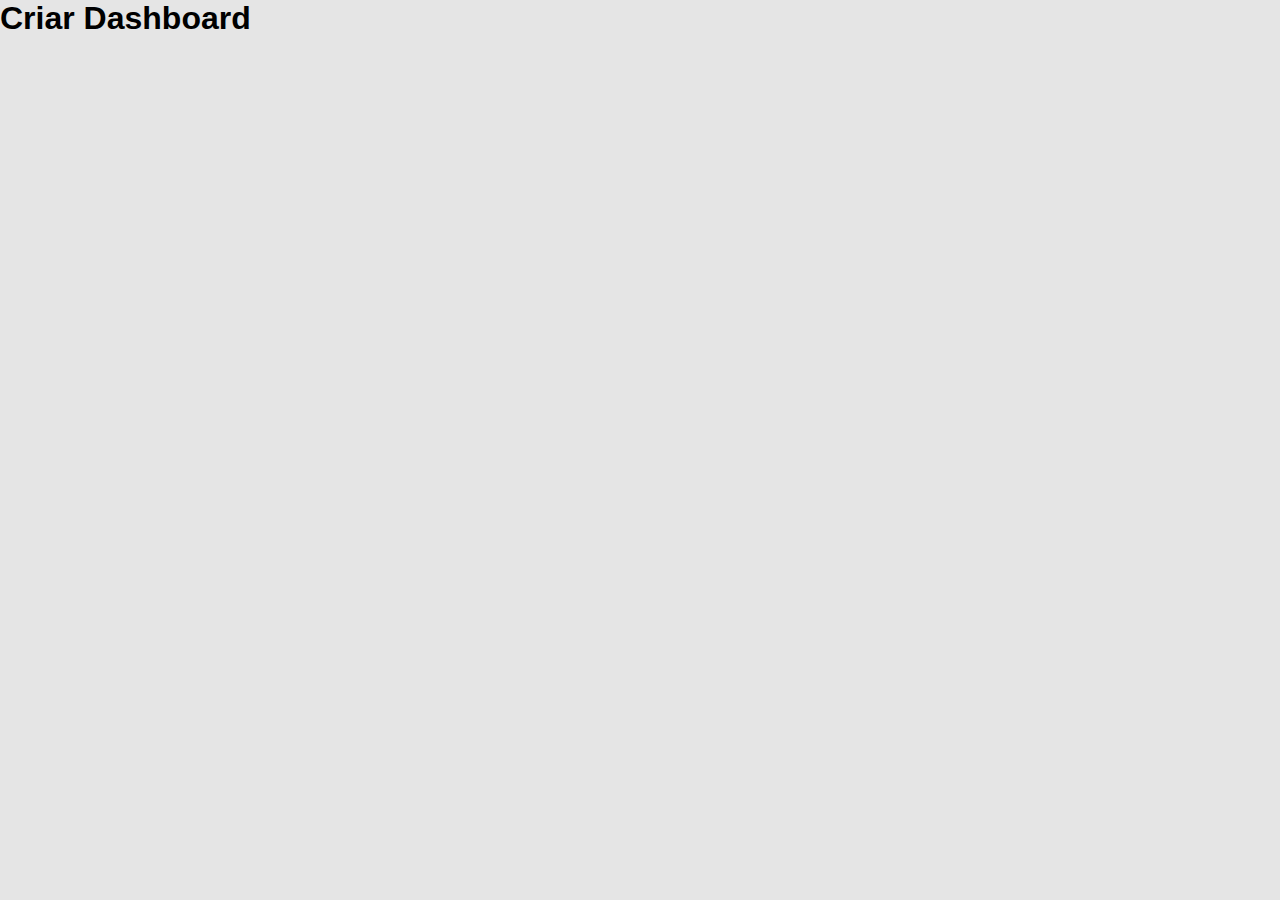
==== dashboard.html @ ec7124b9 "criação da not found" ====
<!DOCTYPE html>
<html lang="en">
  <head>
    <meta charset="UTF-8" />
    <meta http-equiv="X-UA-Compatible" content="IE=edge" />
    <meta name="viewport" content="width=device-width, initial-scale=1.0" />

    <link rel="stylesheet" href="./style.css" />

    <title>Github</title>
  </head>
  <body>
    <div class="dashboard">
      <h1>Criar Dashboard</h1>
    </div>
  </body>
</html>
---- style.css ----
* {
  border: 0;
  box-sizing: border-box;
  font-family: "Radio Canada", sans-serif;
  margin: 0;
  padding: 0;
}

body {
  background-color: #e5e5e5;
}

/* login */
.login {
  align-items: center;
  background-color: #24292e;
  display: flex;
  height: 100vh;
  justify-content: center;
  width: 100%;
}

.login .login-content .title {
  color: #ffffff;
  font-size: 92px;
  font-weight: 600;
  line-height: 110px;
  margin-bottom: 100px;
  text-align: center;
}

.login .login-content .text {
  color: #bebfc1;
  font-size: 32px;
  font-weight: 500;
  line-height: 38px;
  margin-bottom: 20px;
  text-align: center;
}

.login .login-content .box-input {
  display: flex;
  gap: 12px;
}

.login .login-content .box-input .textfield {
  background-color: rgba(0, 0, 0, 0.19);
  border-radius: 8px;
  color: #ffffff;
  font-size: 20px;
  font-weight: 400;
  line-height: 24px;
  padding: 12px 20px;
  width: 470px;
}

.login .login-content .box-input .btn {
  background-color: #41c363;
  border-radius: 8px;
  color: #e5e5e5;
  cursor: pointer;
  font-weight: 400;
  font-size: 20px;
  line-height: 24px;
  padding: 12px 20px;
  text-transform: uppercase;
  transition: 0.2s ease-in-out;
  text-decoration: none;
}

.login .login-content .box-input .btn:hover {
  background-color: #2f8f49;
}

/* find repository */

.find-repository {
  align-items: center;
  background-color: #24292e;
  display: flex;
  height: 100vh;
  justify-content: center;
  width: 100%;
}

.find-repository .search-content {
  max-width: 1296px;
  width: 100%;
}

.find-repository .search-content .title {
  color: #ffffff;
  font-size: 92px;
  font-weight: 600;
  line-height: 110px;
  margin-bottom: 100px;
  text-align: center;
}

.find-repository .search-content .box-input {
  display: flex;
  gap: 12px;
}

.find-repository .search-content .box-input .textfield {
  background-color: rgba(0, 0, 0, 0.19);
  border-radius: 8px;
  color: #ffffff;
  flex: 1;
  font-size: 20px;
  font-weight: 400;
  line-height: 24px;
  padding: 12px 20px;
}

.find-repository .search-content .btn {
  background-color: #41c363;
  border-radius: 8px;
  color: #e5e5e5;
  cursor: pointer;
  font-size: 20px;
  font-weight: 400;
  line-height: 24px;
  padding: 12px 20px;
  text-transform: uppercase;
  transition: 0.2s ease-in-out;
  text-decoration: none;
}

.find-repository .search-content .btn:hover {
  background-color: #2f8f49;
}

/* User */

.not-found {
  align-items: center;
  background-color: #f0f0f0;
  display: flex;
  height: 100vh;
  justify-content: center;
  width: 100%;
}

.not-found .try-content .title {
  color: #24292e;
  font-size: 92px;
  font-weight: 600;
  line-height: 110px;
  margin-bottom: 100px;
  text-align: center;
}

.not-found .try-content .btn {
  background-color: #0a69da;
  border-radius: 8px;
  color: #ffffff;
  cursor: pointer;
  font-size: 20px;
  font-weight: 400;
  line-height: 24px;
  padding: 12px 20px;
  text-transform: uppercase;
  transition: 0.2s ease-in-out;
  margin: 0 auto;
  display: table;
  text-decoration: none;
}

.not-found .try-content .btn:hover {
  background-color: #250fcb;
}
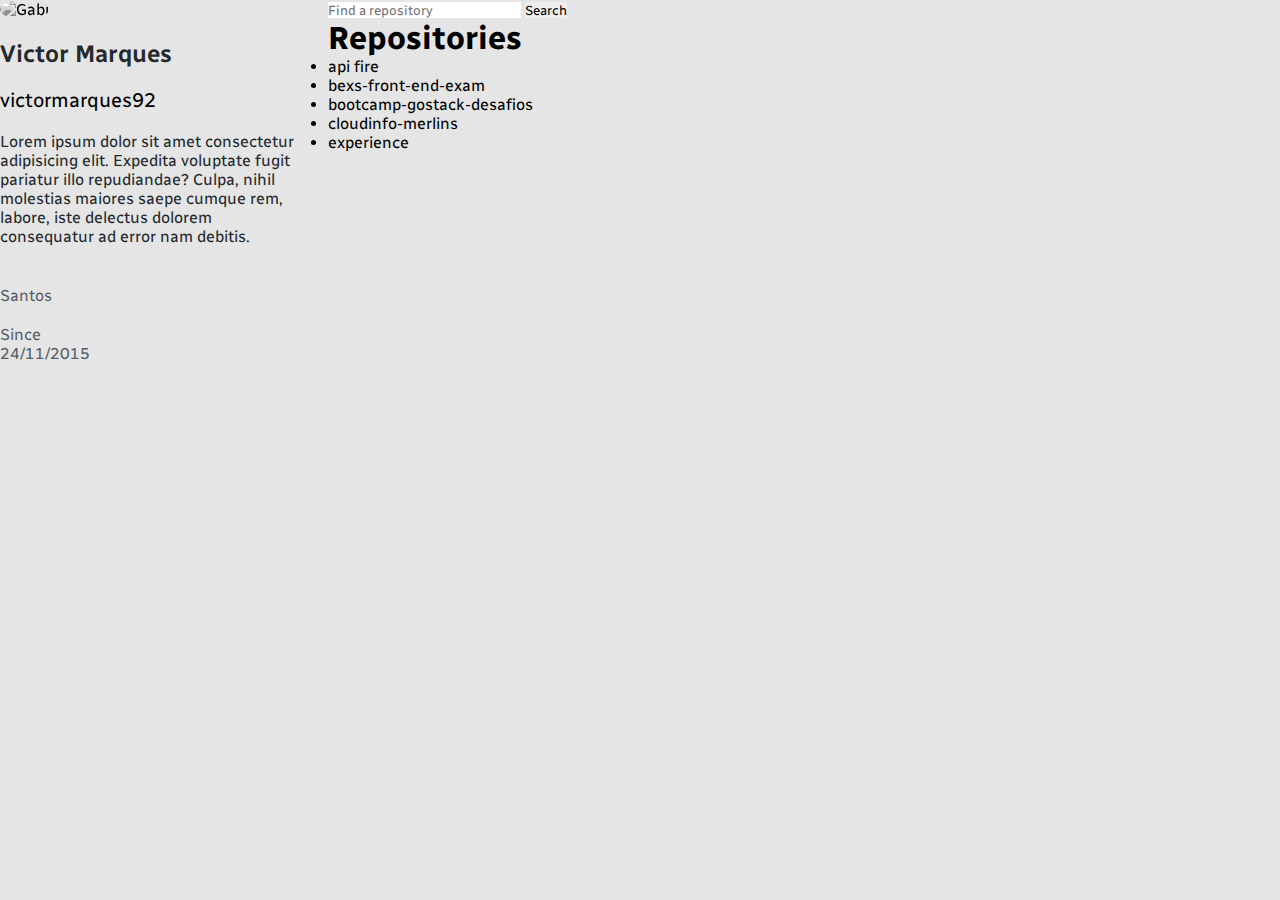
==== commit db71f758: "formação da dashboard" ====
--- a/dashboard.html
+++ b/dashboard.html
@@ -5,13 +5,55 @@
     <meta http-equiv="X-UA-Compatible" content="IE=edge" />
     <meta name="viewport" content="width=device-width, initial-scale=1.0" />
 
+    <link
+      href="https://fonts.googleapis.com/css2?family=Radio+Canada:wght@300;400;500;600;700&display=swap"
+      rel="stylesheet"
+    />
+
     <link rel="stylesheet" href="./style.css" />
 
     <title>Github</title>
   </head>
+
   <body>
     <div class="dashboard">
-      <h1>Criar Dashboard</h1>
+      <div class="box-details">
+        <img
+          class="photo"
+          src="https://scontent.fssz2-1.fna.fbcdn.net/v/t31.18172-8/28423303_1744075788946974_7920477626457026317_o.jpg?_nc_cat=101&ccb=1-7&_nc_sid=09cbfe&_nc_eui2=AeFk_nDDUtScaDw-3ri6Arkb0fc1bvtdKRvR9zVu-10pGxyiPUTMPnzs_b1drkgnleqE2t4Y9J5Ciia1eym84_2w&_nc_ohc=biQI9U6MIlsAX-jB89R&_nc_ht=scontent.fssz2-1.fna&oh=00_AT8uUHBH9a7cOJ-4Mc3zO_vZyuV9iHzPq4NipCItclYsIA&oe=62DF617F"
+          alt="Gabi"
+        />
+        <h1 class="name">Victor Marques</h1>
+        <h2 class="username">victormarques92</h2>
+        <p class="description">
+          Lorem ipsum dolor sit amet consectetur adipisicing elit. Expedita
+          voluptate fugit pariatur illo repudiandae? Culpa, nihil molestias
+          maiores saepe cumque rem, labore, iste delectus dolorem consequatur ad
+          error nam debitis.
+        </p>
+        <p class="city">Santos</p>
+        <p class="since">Since 24/11/2015</p>
+      </div>
+
+      <div class="box-content">
+        <div class="box-input">
+          <input
+            type="text"
+            placeholder="Find a repository"
+            class="textfield"
+          />
+          <button class="btn" href="botão">Search</button>
+        </div>
+
+        <h1 class="title">Repositories</h1>
+        <ul>
+          <li class="1">api fire</li>
+          <li>bexs-front-end-exam</li>
+          <li>bootcamp-gostack-desafios</li>
+          <li>cloudinfo-merlins</li>
+          <li>experience</li>
+        </ul>
+      </div>
     </div>
   </body>
 </html>
--- a/style.css
+++ b/style.css
@@ -170,3 +170,97 @@
 .not-found .try-content .btn:hover {
   background-color: #250fcb;
 }
+
+/* Dashboard */
+.dashboard {
+  display: flex;
+  gap: 32px;
+}
+
+.dashboard .box-details {
+  width: 296px;
+}
+
+.dashboard .photo {
+  width: 296px;
+  height: 296px;
+  border-radius: 50%;
+  filter: grayscale(1);
+  margin-bottom: 20px;
+}
+
+.dashboard .name {
+  font-weight: 600;
+  font-size: 24px;
+  line-height: 29px;
+  color: #24292e;
+  margin-bottom: 20px;
+}
+
+.dashboard .username {
+  font-weight: 400;
+  font-size: 20px;
+  line-height: 24px;
+  margin-bottom: 20px;
+}
+
+.dashboard .description {
+  font-weight: 400;
+  font-size: 16px;
+  line-height: 19px;
+  color: #24292e;
+  margin-bottom: 40px;
+}
+
+.dashboard .city {
+  width: 52px;
+  height: 19px;
+  font-family: "Radio Canada";
+  font-style: normal;
+  font-weight: 400;
+  font-size: 16px;
+  line-height: 19px;
+  color: #57606a;
+  margin-top: 40px;
+}
+
+.dashboard .since {
+  width: 133px;
+  height: 19px;
+  font-family: "Radio Canada";
+  font-style: normal;
+  font-weight: 400;
+  font-size: 16px;
+  line-height: 19px;
+  color: #57606a;
+  margin-top: 20px;
+}
+
+.dashboard .box-content {
+}
+
+.busca .textfield {
+  margin: 0 40px;
+  width: 894px;
+  height: 48px;
+  background: rgba(0, 0, 0, 0.19);
+  border-radius: 8px;
+}
+
+.busca .btn {
+  width: 118px;
+  height: 48px;
+  background: #41c363;
+  border-radius: 8px;
+}
+
+.busca .title {
+  width: 186px;
+  height: 38px;
+  font-family: "Radio Canada";
+  font-style: normal;
+  font-weight: 400;
+  font-size: 32px;
+  line-height: 38px;
+  color: #000000;
+}
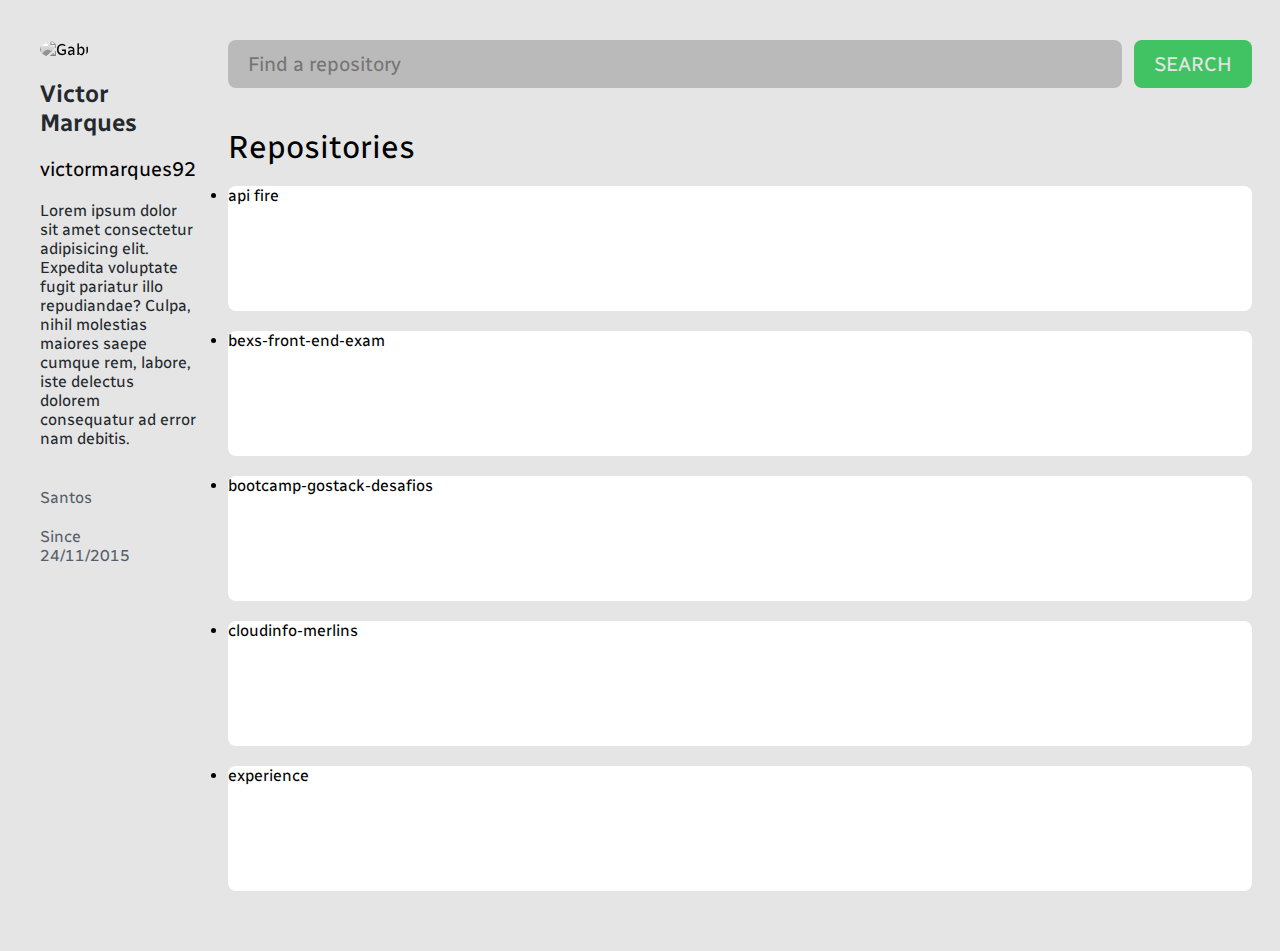
==== commit 1864c10b: "estilização do box content" ====
--- a/dashboard.html
+++ b/dashboard.html
@@ -46,12 +46,12 @@
         </div>
 
         <h1 class="title">Repositories</h1>
-        <ul>
-          <li class="1">api fire</li>
-          <li>bexs-front-end-exam</li>
-          <li>bootcamp-gostack-desafios</li>
-          <li>cloudinfo-merlins</li>
-          <li>experience</li>
+        <ul class="list">
+          <li class="list-item">api fire</li>
+          <li class="list-item">bexs-front-end-exam</li>
+          <li class="list-item">bootcamp-gostack-desafios</li>
+          <li class="list-item">cloudinfo-merlins</li>
+          <li class="list-item">experience</li>
         </ul>
       </div>
     </div>
--- a/style.css
+++ b/style.css
@@ -175,6 +175,7 @@
 .dashboard {
   display: flex;
   gap: 32px;
+  padding: 40px;
 }
 
 .dashboard .box-details {
@@ -182,79 +183,96 @@
 }
 
 .dashboard .photo {
-  width: 296px;
-  height: 296px;
   border-radius: 50%;
   filter: grayscale(1);
-  margin-bottom: 20px;
+  height: 296px;
+  margin-bottom: 20px;
+  width: 296px;
 }
 
 .dashboard .name {
-  font-weight: 600;
+  color: #24292e;
   font-size: 24px;
+  font-weight: 600;
   line-height: 29px;
+  margin-bottom: 20px;
+}
+
+.dashboard .username {
+  font-size: 20px;
+  font-weight: 400;
+  line-height: 24px;
+  margin-bottom: 20px;
+}
+
+.dashboard .description {
   color: #24292e;
-  margin-bottom: 20px;
-}
-
-.dashboard .username {
-  font-weight: 400;
-  font-size: 20px;
-  line-height: 24px;
-  margin-bottom: 20px;
-}
-
-.dashboard .description {
-  font-weight: 400;
   font-size: 16px;
+  font-weight: 400;
   line-height: 19px;
-  color: #24292e;
   margin-bottom: 40px;
 }
 
 .dashboard .city {
+  color: #57606a;
+  font-family: "Radio Canada";
+  font-size: 16px;
+  font-style: normal;
+  font-weight: 400;
+  height: 19px;
+  line-height: 19px;
+  margin-top: 40px;
   width: 52px;
+}
+
+.dashboard .since {
+  color: #57606a;
+  font-family: "Radio Canada";
+  font-size: 16px;
+  font-style: normal;
+  font-weight: 400;
   height: 19px;
-  font-family: "Radio Canada";
-  font-style: normal;
-  font-weight: 400;
-  font-size: 16px;
   line-height: 19px;
-  color: #57606a;
-  margin-top: 40px;
-}
-
-.dashboard .since {
+  margin-top: 20px;
   width: 133px;
-  height: 19px;
-  font-family: "Radio Canada";
-  font-style: normal;
-  font-weight: 400;
-  font-size: 16px;
-  line-height: 19px;
-  color: #57606a;
-  margin-top: 20px;
 }
 
 .dashboard .box-content {
-}
-
-.busca .textfield {
-  margin: 0 40px;
-  width: 894px;
-  height: 48px;
-  background: rgba(0, 0, 0, 0.19);
-  border-radius: 8px;
-}
-
-.busca .btn {
-  width: 118px;
-  height: 48px;
-  background: #41c363;
-  border-radius: 8px;
-}
-
-.busca .title {
+  flex: 1;
+}
+
+.dashboard .box-content .box-input {
+  display: flex;
+  gap: 12px;
+  margin-bottom: 40px;
+}
+
+.dashboard .box-content .textfield {
+  background-color: rgba(0, 0, 0, 0.19);
+  border-radius: 8px;
+  color: #ffffff;
+  flex: 1;
+  font-size: 20px;
+  font-weight: 400;
+  line-height: 24px;
+  padding: 12px 20px;
+}
+
+.dashboard .box-content .btn {
+  background-color: #41c363;
+  border-radius: 8px;
+  color: #e5e5e5;
+  cursor: pointer;
+  font-size: 20px;
+  font-weight: 400;
+  line-height: 24px;
+  padding: 12px 20px;
+  text-transform: uppercase;
+  transition: 0.2s ease-in-out;
+  text-decoration: none;
+}
+
+.dashboard .box-content .title {
   width: 186px;
   height: 38px;
   font-family: "Radio Canada";
@@ -263,4 +281,13 @@
   font-size: 32px;
   line-height: 38px;
   color: #000000;
-}
+  margin-bottom: 20px;
+}
+
+.dashboard .list .list-item {
+  width: 1024px;
+  height: 125px;
+  background: #ffffff;
+  border-radius: 8px;
+  margin-bottom: 20px;
+}
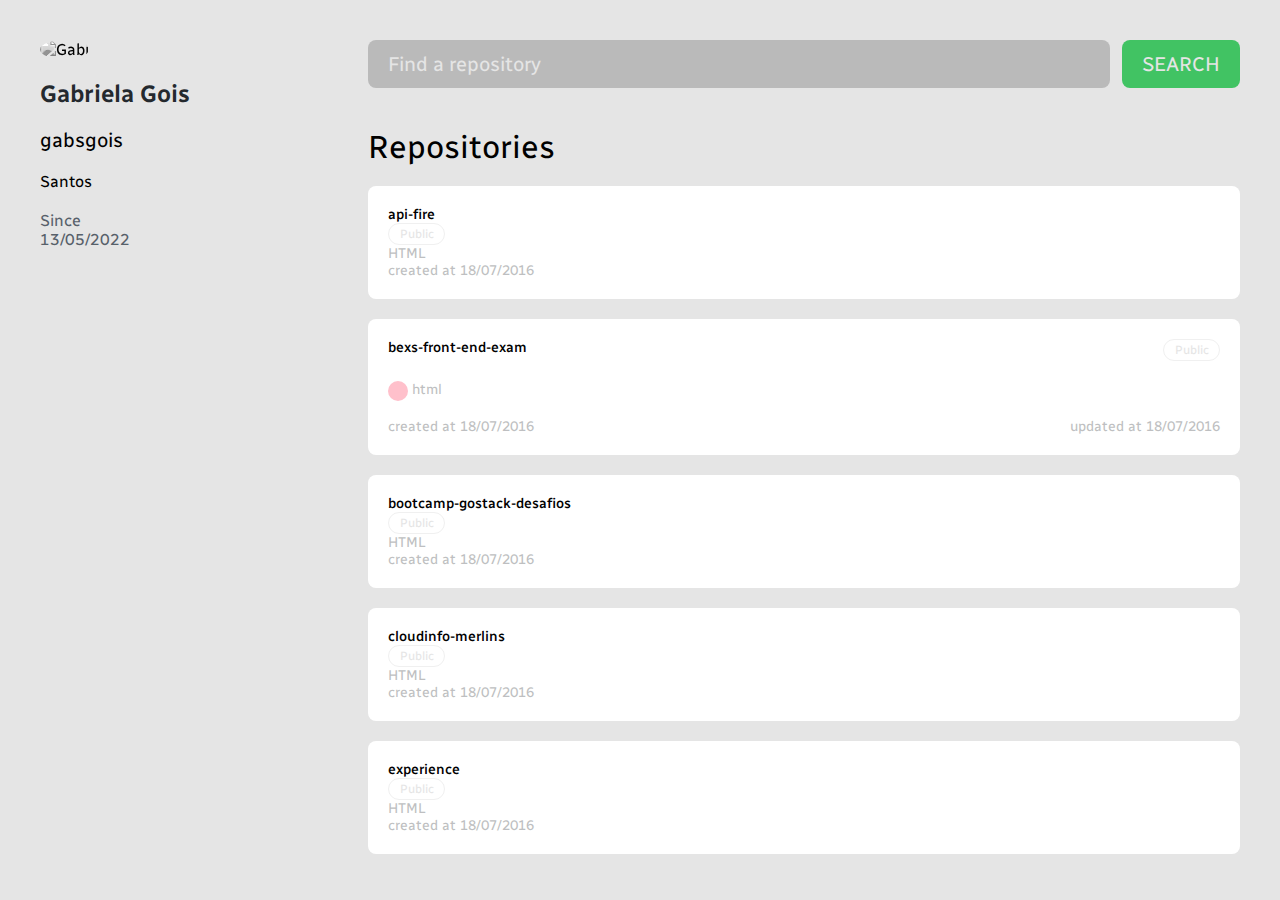
==== commit 03a12308: "adicionando dados dinamicamente" ====
--- a/dashboard.html
+++ b/dashboard.html
@@ -18,21 +18,14 @@
   <body>
     <div class="dashboard">
       <div class="box-details">
-        <img
-          class="photo"
-          src="https://scontent.fssz2-1.fna.fbcdn.net/v/t31.18172-8/28423303_1744075788946974_7920477626457026317_o.jpg?_nc_cat=101&ccb=1-7&_nc_sid=09cbfe&_nc_eui2=AeFk_nDDUtScaDw-3ri6Arkb0fc1bvtdKRvR9zVu-10pGxyiPUTMPnzs_b1drkgnleqE2t4Y9J5Ciia1eym84_2w&_nc_ohc=biQI9U6MIlsAX-jB89R&_nc_ht=scontent.fssz2-1.fna&oh=00_AT8uUHBH9a7cOJ-4Mc3zO_vZyuV9iHzPq4NipCItclYsIA&oe=62DF617F"
-          alt="Gabi"
-        />
-        <h1 class="name">Victor Marques</h1>
-        <h2 class="username">victormarques92</h2>
-        <p class="description">
-          Lorem ipsum dolor sit amet consectetur adipisicing elit. Expedita
-          voluptate fugit pariatur illo repudiandae? Culpa, nihil molestias
-          maiores saepe cumque rem, labore, iste delectus dolorem consequatur ad
-          error nam debitis.
-        </p>
-        <p class="city">Santos</p>
-        <p class="since">Since 24/11/2015</p>
+        <img class="photo" id="photo" alt="Gabi" />
+        <h1 class="name" id="name">
+          <!-- Add nome dinamico -->
+        </h1>
+        <h2 class="username" id="login"></h2>
+        <p class="bio" id="bio"></p>
+        <p class="location" id="location"></p>
+        <p class="since">Since <span id="createdAt"></span></p>
       </div>
 
       <div class="box-content">
@@ -47,13 +40,106 @@
 
         <h1 class="title">Repositories</h1>
         <ul class="list">
-          <li class="list-item">api fire</li>
-          <li class="list-item">bexs-front-end-exam</li>
-          <li class="list-item">bootcamp-gostack-desafios</li>
-          <li class="list-item">cloudinfo-merlins</li>
-          <li class="list-item">experience</li>
+          <li class="list-item">
+            <div>
+              <p class="paragrafo">api-fire</p>
+              <span class="label">Public</span>
+            </div>
+            <div>HTML</div>
+            <div>created at 18/07/2016</div>
+          </li>
+
+          <li class="list-item">
+            <div class="flex">
+              <p class="paragrafo">bexs-front-end-exam</p>
+              <span class="label">Public</span>
+            </div>
+            <div class="flex">
+              <p class="language">html</p>
+            </div>
+            <div class="flex">
+              <p>created at 18/07/2016</p>
+              <p>updated at 18/07/2016</p>
+            </div>
+          </li>
+
+          <li class="list-item">
+            <div>
+              <p class="paragrafo">bootcamp-gostack-desafios</p>
+              <span class="label">Public</span>
+            </div>
+            <div>HTML</div>
+            <div>created at 18/07/2016</div>
+          </li>
+
+          <li class="list-item">
+            <div>
+              <p class="paragrafo">cloudinfo-merlins</p>
+              <span class="label">Public</span>
+            </div>
+            <div>HTML</div>
+            <div>created at 18/07/2016</div>
+          </li>
+
+          <li class="list-item">
+            <div>
+              <p class="paragrafo">experience</p>
+              <span class="label">Public</span>
+            </div>
+            <div>HTML</div>
+            <div>created at 18/07/2016</div>
+          </li>
         </ul>
       </div>
     </div>
+
+    <script>
+      const data = {
+        login: "gabsgois",
+        id: 105524236,
+        node_id: "U_kgDOBkosDA",
+        avatar_url: "https://avatars.githubusercontent.com/u/105524236?v=4",
+        gravatar_id: "",
+        url: "https://api.github.com/users/gabsgois",
+        html_url: "https://github.com/gabsgois",
+        followers_url: "https://api.github.com/users/gabsgois/followers",
+        following_url:
+          "https://api.github.com/users/gabsgois/following{/other_user}",
+        gists_url: "https://api.github.com/users/gabsgois/gists{/gist_id}",
+        starred_url:
+          "https://api.github.com/users/gabsgois/starred{/owner}{/repo}",
+        subscriptions_url:
+          "https://api.github.com/users/gabsgois/subscriptions",
+        organizations_url: "https://api.github.com/users/gabsgois/orgs",
+        repos_url: "https://api.github.com/users/gabsgois/repos",
+        events_url: "https://api.github.com/users/gabsgois/events{/privacy}",
+        received_events_url:
+          "https://api.github.com/users/gabsgois/received_events",
+        type: "User",
+        site_admin: false,
+        name: "Gabriela Gois",
+        company: null,
+        blog: "",
+        location: "Santos",
+        email: null,
+        hireable: null,
+        bio: "Dev front-end",
+        twitter_username: null,
+        public_repos: 2,
+        public_gists: 0,
+        followers: 0,
+        following: 0,
+        created_at: "2022-05-13T22:33:16Z",
+        updated_at: "2022-07-08T19:12:06Z",
+      };
+
+      document.querySelector("#photo").setAttribute("src", data.avatar_url);
+      document.querySelector("#name").innerHTML = data.name;
+      document.querySelector("#login").innerHTML = data.login;
+      document.querySelector("#location").innerHTML = data.location;
+      document.querySelector("#createdAt").innerHTML = new Date(
+        data.created_at
+      ).toLocaleDateString("pt-BR");
+    </script>
   </body>
 </html>
--- a/style.css
+++ b/style.css
@@ -258,6 +258,10 @@
   padding: 12px 20px;
 }
 
+.dashboard .box-content .textfield::placeholder {
+  color: #e5e5e5;
+}
+
 .dashboard .box-content .btn {
   background-color: #41c363;
   border-radius: 8px;
@@ -272,22 +276,90 @@
   text-decoration: none;
 }
 
+.dashboard .box-content .btn:hover {
+  background-color: #2f8f49;
+}
+
 .dashboard .box-content .title {
-  width: 186px;
-  height: 38px;
+  color: #000000;
+  font-weight: 400;
+  font-size: 32px;
+  line-height: 38px;
+  margin-bottom: 20px;
+}
+
+.dashboard .list {
+  list-style: none;
+}
+
+.dashboard .list .list-item {
+  background: #ffffff;
+  border-radius: 8px;
+  padding: 20px;
+  font-size: 14px;
+  color: #bebfc1;
+  /* margin-bottom: 20px; */
+  /* margin-top: 20px; */
+}
+
+.dashboard .list .list-item .flex {
+  display: flex;
+  justify-content: space-between;
+}
+
+.dashboard .list .list-item .flex + .flex {
+  margin-top: 20px;
+}
+
+.dashboard .list .list-item .flex .language {
+  position: relative;
+  padding-left: 24px;
+}
+
+.dashboard .list .list-item .flex .language::before {
+  content: "";
+  width: 20px;
+  height: 20px;
+  background-color: pink;
+  display: block;
+  border-radius: 50%;
+  position: absolute;
+  top: 0;
+  left: 0;
+}
+
+.dashboard .list .list-item .paragrafo {
+  color: #000000;
   font-family: "Radio Canada";
   font-style: normal;
-  font-weight: 400;
-  font-size: 32px;
-  line-height: 38px;
-  color: #000000;
-  margin-bottom: 20px;
-}
-
-.dashboard .list .list-item {
-  width: 1024px;
-  height: 125px;
-  background: #ffffff;
-  border-radius: 8px;
-  margin-bottom: 20px;
-}
+  font-weight: 500;
+  font-size: 14px;
+  line-height: 17px;
+}
+
+.dashboard .list .list-item .label {
+  background-color: #ffffff;
+  border-radius: 8px;
+  color: #e5e5e5;
+  cursor: default;
+  width: 57px;
+  height: 22px;
+  font-size: 12px;
+  border: 1px solid #f0f0f0;
+  border-radius: 100px;
+  display: flex;
+  align-items: center;
+  justify-content: center;
+}
+
+.dashboard .list .list-item + .list-item {
+  margin-top: 20px;
+}
+
+/* .dashboard .list .list-item:first-of-type {
+  margin-top: 0;
+} */
+
+/* .dashboard .list .list-item:last-of-type {
+  margin-bottom: 0;
+} */
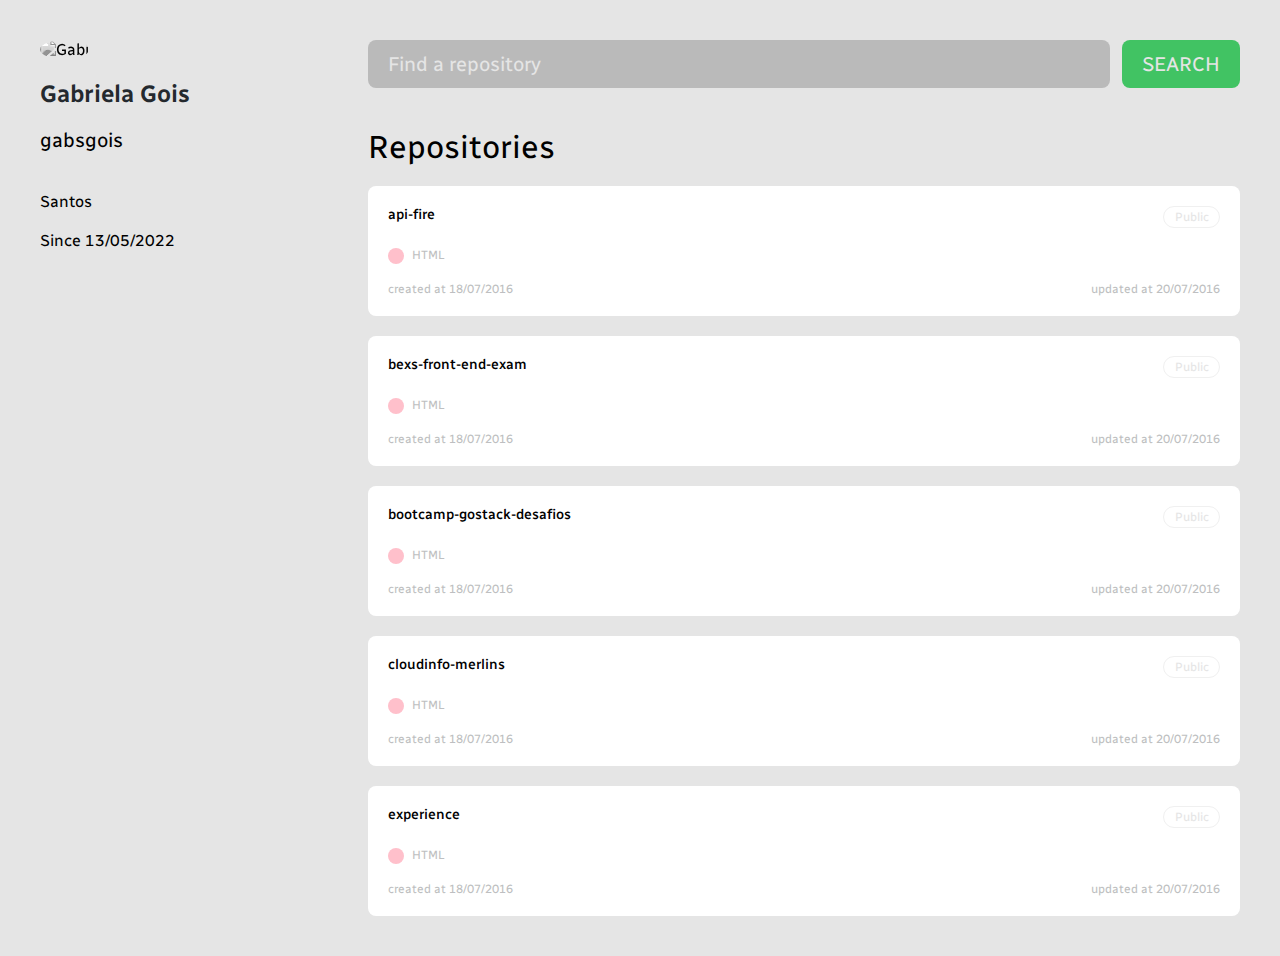
==== commit ffde4d2a: "transformando css em sass" ====
--- a/dashboard.html
+++ b/dashboard.html
@@ -10,7 +10,7 @@
       rel="stylesheet"
     />
 
-    <link rel="stylesheet" href="./style.css" />
+    <link rel="stylesheet" href="./styles/styles.css" />
 
     <title>Github</title>
   </head>
@@ -41,12 +41,17 @@
         <h1 class="title">Repositories</h1>
         <ul class="list">
           <li class="list-item">
-            <div>
+            <div class="flex">
               <p class="paragrafo">api-fire</p>
               <span class="label">Public</span>
             </div>
-            <div>HTML</div>
-            <div>created at 18/07/2016</div>
+            <div class="flex">
+              <p class="language">HTML</p>
+            </div>
+            <div class="flex">
+              <p>created at 18/07/2016</p>
+              <p>updated at 20/07/2016</p>
+            </div>
           </li>
 
           <li class="list-item">
@@ -55,39 +60,54 @@
               <span class="label">Public</span>
             </div>
             <div class="flex">
-              <p class="language">html</p>
+              <p class="language">HTML</p>
             </div>
             <div class="flex">
               <p>created at 18/07/2016</p>
-              <p>updated at 18/07/2016</p>
+              <p>updated at 20/07/2016</p>
             </div>
           </li>
 
           <li class="list-item">
-            <div>
+            <div class="flex">
               <p class="paragrafo">bootcamp-gostack-desafios</p>
               <span class="label">Public</span>
             </div>
-            <div>HTML</div>
-            <div>created at 18/07/2016</div>
+            <div class="flex">
+              <p class="language">HTML</p>
+            </div>
+            <div class="flex">
+              <p>created at 18/07/2016</p>
+              <p>updated at 20/07/2016</p>
+            </div>
           </li>
 
           <li class="list-item">
-            <div>
+            <div class="flex">
               <p class="paragrafo">cloudinfo-merlins</p>
               <span class="label">Public</span>
             </div>
-            <div>HTML</div>
-            <div>created at 18/07/2016</div>
+            <div class="flex">
+              <p class="language">HTML</p>
+            </div>
+            <div class="flex">
+              <p>created at 18/07/2016</p>
+              <p>updated at 20/07/2016</p>
+            </div>
           </li>
 
           <li class="list-item">
-            <div>
+            <div class="flex">
               <p class="paragrafo">experience</p>
               <span class="label">Public</span>
             </div>
-            <div>HTML</div>
-            <div>created at 18/07/2016</div>
+            <div class="flex">
+              <p class="language">HTML</p>
+            </div>
+            <div class="flex">
+              <p>created at 18/07/2016</p>
+              <p>updated at 20/07/2016</p>
+            </div>
           </li>
         </ul>
       </div>
--- a/styles/styles.css
+++ b/styles/styles.css
@@ -0,0 +1,297 @@
+* {
+  border: 0;
+  box-sizing: border-box;
+  font-family: "Radio Canada", sans-serif;
+  margin: 0;
+  padding: 0;
+}
+
+body {
+  background-color: #e5e5e5;
+}
+
+.login {
+  align-items: center;
+  background-color: #24292e;
+  display: flex;
+  height: 100vh;
+  justify-content: center;
+  width: 100%;
+}
+.login .login-content .title {
+  color: #ffffff;
+  font-size: 92px;
+  font-weight: 600;
+  line-height: 110px;
+  margin-bottom: 100px;
+  text-align: center;
+}
+.login .login-content .text {
+  font-size: 32px;
+  line-height: 38px;
+  color: #bebfc1;
+  font-weight: 500;
+  margin-bottom: 20px;
+  text-align: center;
+}
+.login .login-content .box-input {
+  display: flex;
+  gap: 12px;
+}
+.login .login-content .box-input .textfield {
+  background-color: rgba(0, 0, 0, 0.19);
+  border-radius: 8px;
+  color: #ffffff;
+  font-size: 20px;
+  font-weight: 400;
+  line-height: 24px;
+  padding: 12px 20px;
+  width: 470px;
+}
+.login .login-content .box-input .btn {
+  background-color: #41c363;
+  border-radius: 8px;
+  color: #bebfc1;
+  cursor: pointer;
+  font-weight: 400;
+  font-size: 20px;
+  line-height: 24px;
+  padding: 12px 20px;
+  text-transform: uppercase;
+  transition: 0.2s ease-in-out;
+  text-decoration: none;
+}
+.login .login-content .box-input .btn:hover {
+  background-color: #2f8f49;
+}
+
+.find-repository {
+  align-items: center;
+  background-color: #24292e;
+  display: flex;
+  height: 100vh;
+  justify-content: center;
+  width: 100%;
+}
+.find-repository .search-content {
+  max-width: 1296px;
+  width: 100%;
+}
+.find-repository .search-content .title {
+  color: #ffffff;
+  font-size: 92px;
+  font-weight: 600;
+  line-height: 110px;
+  margin-bottom: 100px;
+  text-align: center;
+}
+.find-repository .search-content .box-input {
+  display: flex;
+  gap: 12px;
+}
+.find-repository .search-content .box-input .textfield {
+  background-color: rgba(0, 0, 0, 0.19);
+  border-radius: 8px;
+  color: #ffffff;
+  flex: 1;
+  font-size: 20px;
+  font-weight: 400;
+  line-height: 24px;
+  padding: 12px 20px;
+}
+.find-repository .search-content .box-input .btn {
+  background-color: #41c363;
+  border-radius: 8px;
+  color: #e5e5e5;
+  cursor: pointer;
+  font-size: 20px;
+  font-weight: 400;
+  line-height: 24px;
+  padding: 12px 20px;
+  text-transform: uppercase;
+  transition: 0.2s ease-in-out;
+  text-decoration: none;
+}
+.find-repository .search-content .box-input .btn:hover {
+  background-color: #2f8f49;
+}
+
+.not-found {
+  align-items: center;
+  background-color: #f0f0f0;
+  display: flex;
+  height: 100vh;
+  justify-content: center;
+  width: 100%;
+}
+.not-found .try-content .title {
+  color: #24292e;
+  font-size: 92px;
+  font-weight: 600;
+  line-height: 110px;
+  margin-bottom: 100px;
+  text-align: center;
+}
+.not-found .try-content .btn {
+  background-color: #0a69da;
+  border-radius: 8px;
+  color: #ffffff;
+  cursor: pointer;
+  font-size: 20px;
+  font-weight: 400;
+  line-height: 24px;
+  padding: 12px 20px;
+  text-transform: uppercase;
+  transition: 0.2s ease-in-out;
+  margin: 0 auto;
+  display: table;
+  text-decoration: none;
+}
+.not-found .try-content .btn:hover {
+  background-color: #250fcb;
+}
+
+.dashboard {
+  display: flex;
+  gap: 32px;
+  padding: 40px;
+}
+.dashboard .box-details {
+  font-size: 16px;
+  font-weight: 400;
+  line-height: 19px;
+  width: 296px;
+}
+.dashboard .box-details .photo {
+  border-radius: 50%;
+  filter: grayscale(1);
+  height: 296px;
+  margin-bottom: 20px;
+  width: 296px;
+}
+.dashboard .box-details .name {
+  color: #24292e;
+  font-size: 24px;
+  font-weight: 600;
+  line-height: 29px;
+  margin-bottom: 20px;
+}
+.dashboard .box-details .username {
+  font-size: 20px;
+  font-weight: 400;
+  line-height: 24px;
+  margin-bottom: 40px;
+}
+.dashboard .box-details .bio {
+  color: #24292e;
+}
+.dashboard .box-details > p + p {
+  margin-top: 20px;
+}
+.dashboard .box-content {
+  flex: 1;
+}
+.dashboard .box-content .box-input {
+  display: flex;
+  gap: 12px;
+  margin-bottom: 40px;
+}
+.dashboard .box-content .box-input .textfield {
+  background-color: rgba(0, 0, 0, 0.19);
+  border-radius: 8px;
+  color: #ffffff;
+  flex: 1;
+  font-size: 20px;
+  font-weight: 400;
+  line-height: 24px;
+  padding: 12px 20px;
+}
+.dashboard .box-content .box-input .textfield::-moz-placeholder {
+  color: #e5e5e5;
+}
+.dashboard .box-content .box-input .textfield:-ms-input-placeholder {
+  color: #e5e5e5;
+}
+.dashboard .box-content .box-input .textfield::placeholder {
+  color: #e5e5e5;
+}
+.dashboard .box-content .box-input .btn {
+  background-color: #41c363;
+  border-radius: 8px;
+  color: #e5e5e5;
+  cursor: pointer;
+  font-size: 20px;
+  font-weight: 400;
+  line-height: 24px;
+  padding: 12px 20px;
+  text-transform: uppercase;
+  transition: 0.2s ease-in-out;
+  text-decoration: none;
+}
+.dashboard .box-content .box-input .btn:hover {
+  background-color: #2f8f49;
+}
+.dashboard .box-content .title {
+  font-size: 32px;
+  line-height: 38px;
+  color: #000000;
+  font-weight: 400;
+  margin-bottom: 20px;
+}
+.dashboard .box-content .list {
+  list-style: none;
+}
+.dashboard .box-content .list-item {
+  background: #ffffff;
+  border-radius: 8px;
+  padding: 20px;
+  font-size: 12px;
+  color: #bebfc1;
+  /* margin-bottom: 20px; */
+  /* margin-top: 20px; */
+}
+.dashboard .box-content .list-item + .list-item {
+  margin-top: 20px;
+}
+.dashboard .box-content .list-item .flex {
+  display: flex;
+  justify-content: space-between;
+}
+.dashboard .box-content .list-item .flex + .flex {
+  margin-top: 20px;
+}
+.dashboard .box-content .list-item .flex .language {
+  position: relative;
+  padding-left: 24px;
+}
+.dashboard .box-content .list-item .flex .language::before {
+  content: "";
+  width: 16px;
+  height: 16px;
+  background-color: pink;
+  display: block;
+  border-radius: 50%;
+  position: absolute;
+  top: 0;
+  left: 0;
+}
+.dashboard .box-content .list-item .paragrafo {
+  color: #000000;
+  font-weight: 500;
+  font-size: 14px;
+  line-height: 17px;
+}
+.dashboard .box-content .list-item .label {
+  background-color: #ffffff;
+  border-radius: 8px;
+  color: #e5e5e5;
+  cursor: default;
+  width: 57px;
+  height: 22px;
+  font-size: 12px;
+  border: 1px solid #f0f0f0;
+  border-radius: 100px;
+  display: flex;
+  align-items: center;
+  justify-content: center;
+}/*# sourceMappingURL=styles.css.map */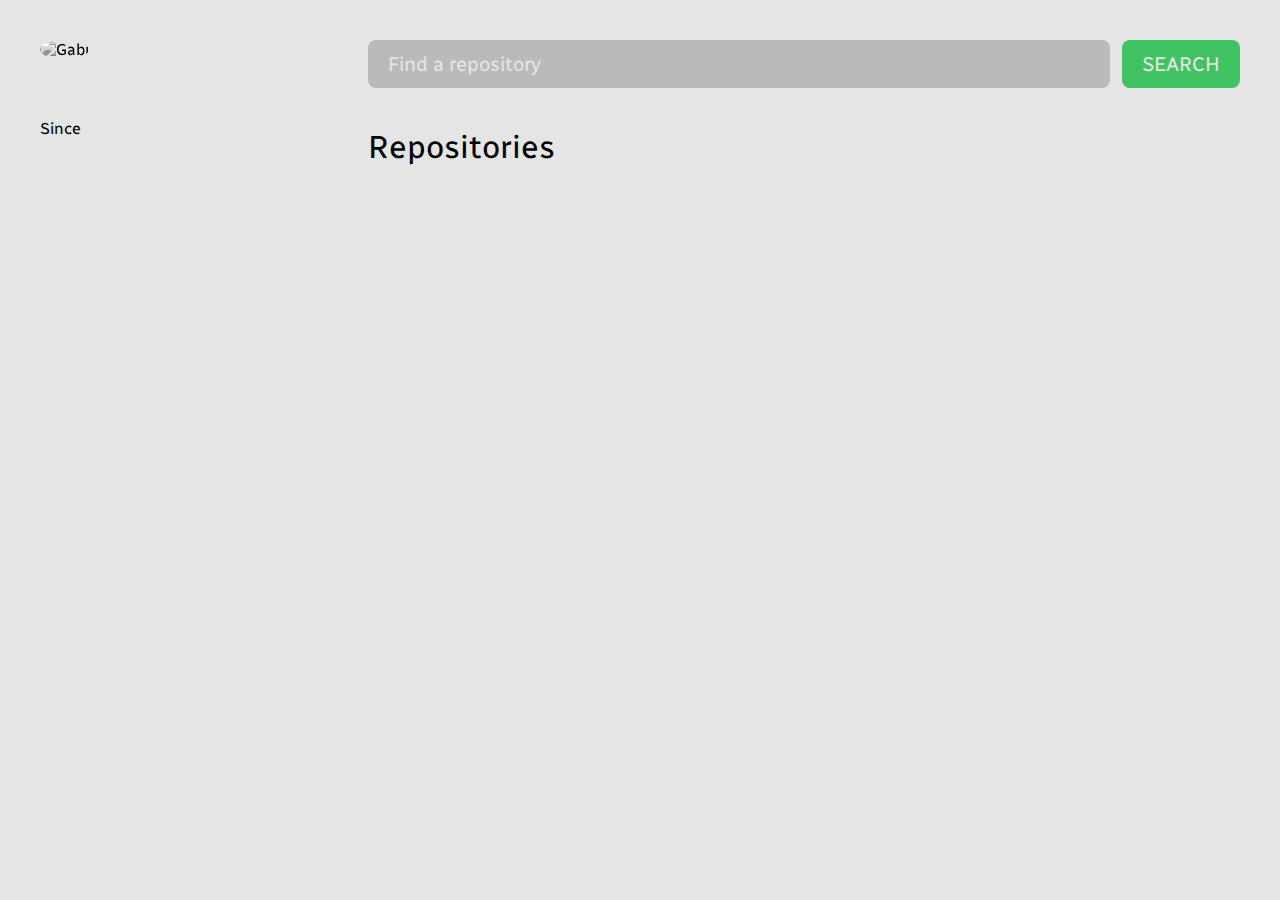
==== commit 9a5e1291: "consumir api" ====
--- a/dashboard.html
+++ b/dashboard.html
@@ -39,127 +39,71 @@
         </div>
 
         <h1 class="title">Repositories</h1>
-        <ul class="list">
-          <li class="list-item">
-            <div class="flex">
-              <p class="paragrafo">api-fire</p>
-              <span class="label">Public</span>
-            </div>
-            <div class="flex">
-              <p class="language">HTML</p>
-            </div>
-            <div class="flex">
-              <p>created at 18/07/2016</p>
-              <p>updated at 20/07/2016</p>
-            </div>
-          </li>
-
-          <li class="list-item">
-            <div class="flex">
-              <p class="paragrafo">bexs-front-end-exam</p>
-              <span class="label">Public</span>
-            </div>
-            <div class="flex">
-              <p class="language">HTML</p>
-            </div>
-            <div class="flex">
-              <p>created at 18/07/2016</p>
-              <p>updated at 20/07/2016</p>
-            </div>
-          </li>
-
-          <li class="list-item">
-            <div class="flex">
-              <p class="paragrafo">bootcamp-gostack-desafios</p>
-              <span class="label">Public</span>
-            </div>
-            <div class="flex">
-              <p class="language">HTML</p>
-            </div>
-            <div class="flex">
-              <p>created at 18/07/2016</p>
-              <p>updated at 20/07/2016</p>
-            </div>
-          </li>
-
-          <li class="list-item">
-            <div class="flex">
-              <p class="paragrafo">cloudinfo-merlins</p>
-              <span class="label">Public</span>
-            </div>
-            <div class="flex">
-              <p class="language">HTML</p>
-            </div>
-            <div class="flex">
-              <p>created at 18/07/2016</p>
-              <p>updated at 20/07/2016</p>
-            </div>
-          </li>
-
-          <li class="list-item">
-            <div class="flex">
-              <p class="paragrafo">experience</p>
-              <span class="label">Public</span>
-            </div>
-            <div class="flex">
-              <p class="language">HTML</p>
-            </div>
-            <div class="flex">
-              <p>created at 18/07/2016</p>
-              <p>updated at 20/07/2016</p>
-            </div>
-          </li>
+        <ul class="list" id="list">
+          <!-- Conteúdo dinamico -->
         </ul>
       </div>
     </div>
 
     <script>
-      const data = {
-        login: "gabsgois",
-        id: 105524236,
-        node_id: "U_kgDOBkosDA",
-        avatar_url: "https://avatars.githubusercontent.com/u/105524236?v=4",
-        gravatar_id: "",
-        url: "https://api.github.com/users/gabsgois",
-        html_url: "https://github.com/gabsgois",
-        followers_url: "https://api.github.com/users/gabsgois/followers",
-        following_url:
-          "https://api.github.com/users/gabsgois/following{/other_user}",
-        gists_url: "https://api.github.com/users/gabsgois/gists{/gist_id}",
-        starred_url:
-          "https://api.github.com/users/gabsgois/starred{/owner}{/repo}",
-        subscriptions_url:
-          "https://api.github.com/users/gabsgois/subscriptions",
-        organizations_url: "https://api.github.com/users/gabsgois/orgs",
-        repos_url: "https://api.github.com/users/gabsgois/repos",
-        events_url: "https://api.github.com/users/gabsgois/events{/privacy}",
-        received_events_url:
-          "https://api.github.com/users/gabsgois/received_events",
-        type: "User",
-        site_admin: false,
-        name: "Gabriela Gois",
-        company: null,
-        blog: "",
-        location: "Santos",
-        email: null,
-        hireable: null,
-        bio: "Dev front-end",
-        twitter_username: null,
-        public_repos: 2,
-        public_gists: 0,
-        followers: 0,
-        following: 0,
-        created_at: "2022-05-13T22:33:16Z",
-        updated_at: "2022-07-08T19:12:06Z",
-      };
+      const user = localStorage.getItem("user");
+      const url = `https://api.github.com/users/${user}`;
+      const urlSubscriptions = `https://api.github.com/users/${user}/subscriptions`;
 
-      document.querySelector("#photo").setAttribute("src", data.avatar_url);
-      document.querySelector("#name").innerHTML = data.name;
-      document.querySelector("#login").innerHTML = data.login;
-      document.querySelector("#location").innerHTML = data.location;
-      document.querySelector("#createdAt").innerHTML = new Date(
-        data.created_at
-      ).toLocaleDateString("pt-BR");
+      let data;
+
+      fetch(url)
+        .then((resp) => resp.json())
+        .then(function (response) {
+          console.log("response", response);
+          data = response;
+        });
+
+      setTimeout(() => {
+        console.log(data);
+        document.querySelector("#photo").setAttribute("src", data.avatar_url);
+        document.querySelector("#name").innerHTML = data.name;
+        document.querySelector("#login").innerHTML = data.login;
+        document.querySelector("#location").innerHTML = data.location;
+        document.querySelector("#createdAt").innerHTML = new Date(
+          data.created_at
+        ).toLocaleDateString("pt-BR");
+      }, 100);
+
+      let subscriptions;
+
+      fetch(urlSubscriptions)
+        .then((resp) => resp.json())
+        .then(function (response) {
+          subscriptions = response;
+        });
+
+      setTimeout(() => {
+        const render = subscriptions.map(function (item) {
+          return `<li class="list-item">
+              <div class="flex">
+                <p class="paragrafo">${item.name}</p>
+                <span class="label">${item.visibility}</span>
+              </div>
+
+              <div class="flex">
+                <p class="language">${item.language}</p>
+              </div>
+
+              <div class="flex">
+                <p>created at ${new Date(item.created_at).toLocaleDateString(
+                  "pt-BR"
+                )}</p>
+
+                <p>updated at ${new Date(item.updated_at).toLocaleDateString(
+                  "pt-BR"
+                )}</p>
+              </div>
+            </li>`;
+        });
+
+        document.querySelector("#list").innerHTML = render.join("");
+      }, 1000);
     </script>
   </body>
 </html>
